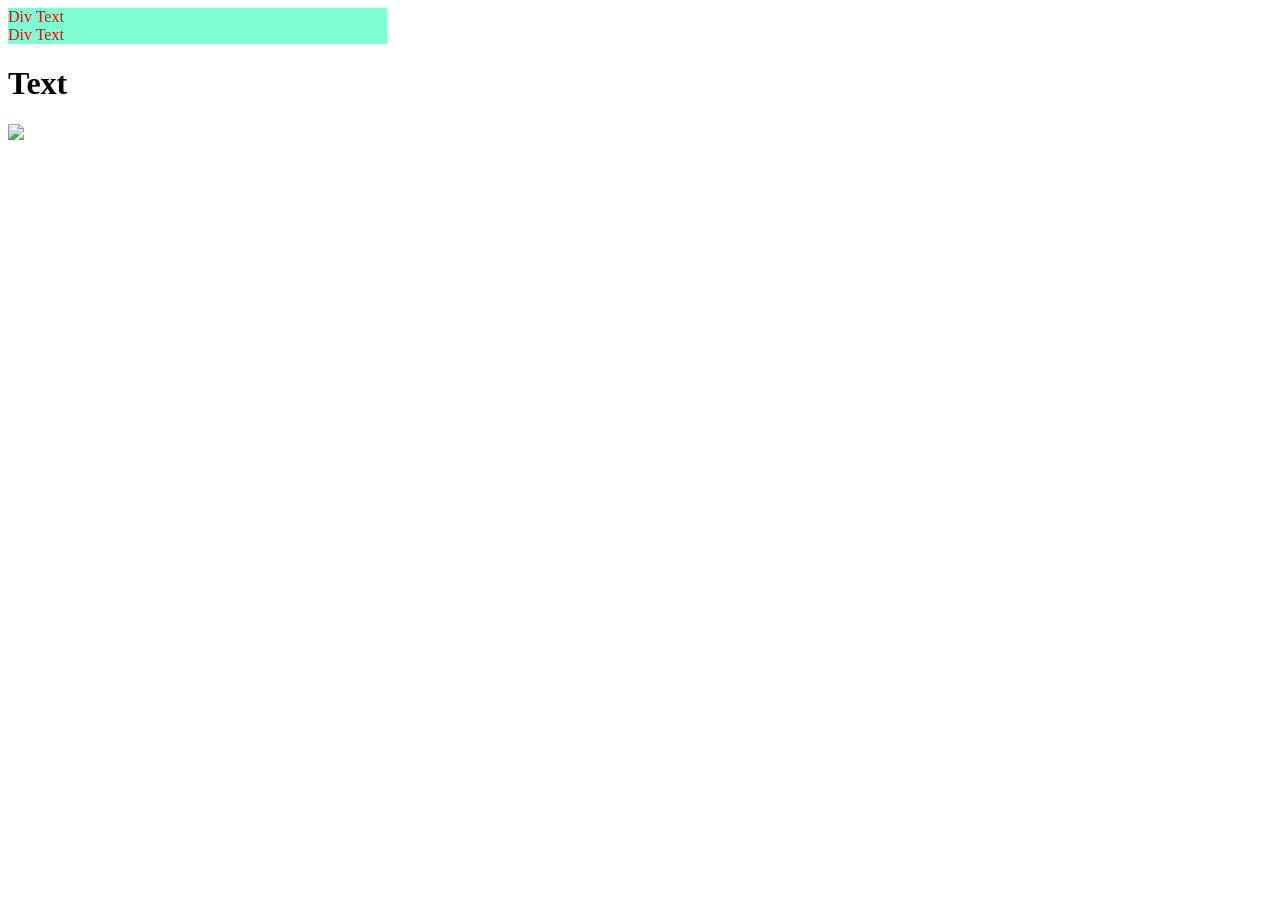
==== A1/index.html @ 99d77adc "A1 start" ====
<!DOCTYPE html>
<html lang="en">
<head>
    <meta charset="UTF-8">
    <meta name="viewport" content="width=device-width, initial-scale=1.0">
    <title>Document</title>
    <link rel="stylesheet" href="style.css">
</head>
<body>
    <div id="box">
        Div Text
    </div>
    <div id="box">
        Div Text
    </div>
    <h1>
        Text
    </h1>
    <img src="images/src.png"/>
</body>
</html>
---- A1/style.css ----
#box {
    color:red;
    background-color: aquamarine;
    width: 30%;
}
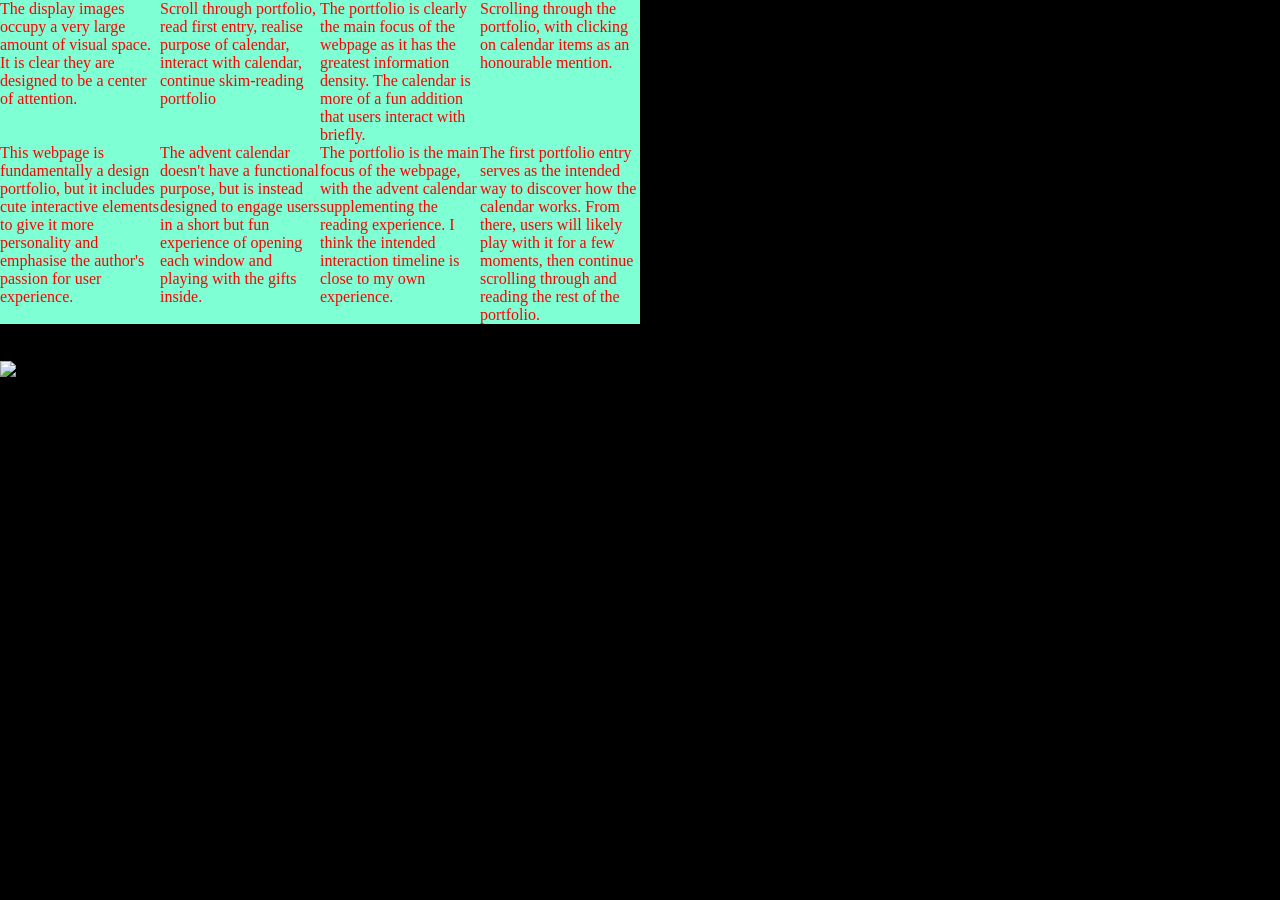
==== commit a8707168: "A1 Test" ====
--- a/A1/index.html
+++ b/A1/index.html
@@ -7,11 +7,36 @@
     <link rel="stylesheet" href="style.css">
 </head>
 <body>
-    <div id="box">
-        Div Text
-    </div>
-    <div id="box">
-        Div Text
+    <div id="content">
+        <div class="row">
+            <div id="box">
+                The display images occupy a very large amount of visual space. It is clear they are designed to be a center of attention.
+            </div>
+            <div id="box">
+                Scroll through portfolio, read first entry, realise purpose of calendar, interact with calendar, continue skim-reading portfolio
+            </div>
+            <div id="box">
+                The portfolio is clearly the main focus of the webpage as it has the greatest information density. The calendar is more of a fun addition that users interact with briefly.
+            </div>
+            <div id="box">
+                Scrolling through the portfolio, with clicking on calendar items as an honourable mention.
+            </div>
+        </div>
+
+        <div class="row">
+            <div id="box">
+                This webpage is fundamentally a design portfolio, but it includes cute interactive elements to give it more personality and emphasise the author's passion for user experience.
+            </div>
+            <div id="box">
+                The advent calendar doesn't have a functional purpose, but is instead designed to engage users in a short but fun experience of opening each window and playing with the gifts inside.
+            </div>
+            <div id="box">
+                The portfolio is the main focus of the webpage, with the advent calendar supplementing the reading experience. I think the intended interaction timeline is close to my own experience.
+            </div>
+            <div id="box">
+                The first portfolio entry serves as the intended way to discover how the calendar works. From there, users will likely play with it for a few moments, then continue scrolling through and reading the rest of the portfolio.
+            </div>
+        </div>
     </div>
     <h1>
         Text
--- a/A1/style.css
+++ b/A1/style.css
@@ -1,5 +1,30 @@
+html, body
+{
+	height:100%;
+	margin:0px;
+	
+	background-color:rgb(0,0,0);
+}
+
+p, h1, a, h3
+{
+	font-family: Consolas, 'Andale Mono', 'Lucida Console', 'Lucida Sans Typewriter', Monaco, 'Courier New', 'monospace';
+	margin:0px 0px;
+	
+	text-decoration: none;
+}
+
+#content {
+    width:50%;
+    background-color: aquamarine;
+}
+
 #box {
     color:red;
-    background-color: aquamarine;
-    width: 30%;
+    width: 25%;
+    display: table-cell;
+}
+
+.row {
+    
 }
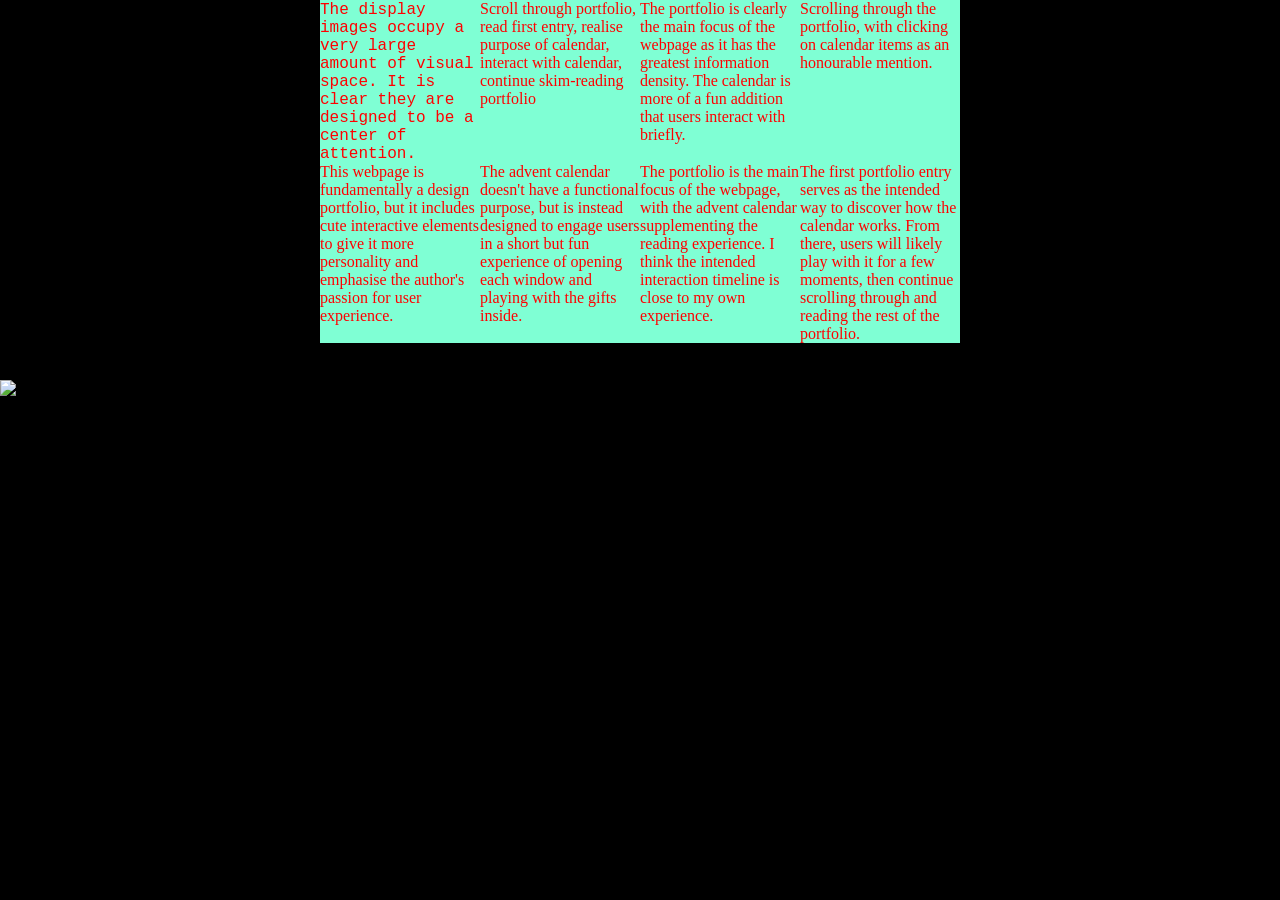
==== commit c988f89e: "A1 Test" ====
--- a/A1/index.html
+++ b/A1/index.html
@@ -10,7 +10,7 @@
     <div id="content">
         <div class="row">
             <div id="box">
-                The display images occupy a very large amount of visual space. It is clear they are designed to be a center of attention.
+                <p>The display images occupy a very large amount of visual space. It is clear they are designed to be a center of attention.</p>
             </div>
             <div id="box">
                 Scroll through portfolio, read first entry, realise purpose of calendar, interact with calendar, continue skim-reading portfolio
--- a/A1/style.css
+++ b/A1/style.css
@@ -1,8 +1,7 @@
 html, body
 {
-	height:100%;
+    
 	margin:0px;
-	
 	background-color:rgb(0,0,0);
 }
 
@@ -16,7 +15,9 @@
 
 #content {
     width:50%;
+    left: 25%;
     background-color: aquamarine;
+    	position:relative;
 }
 
 #box {
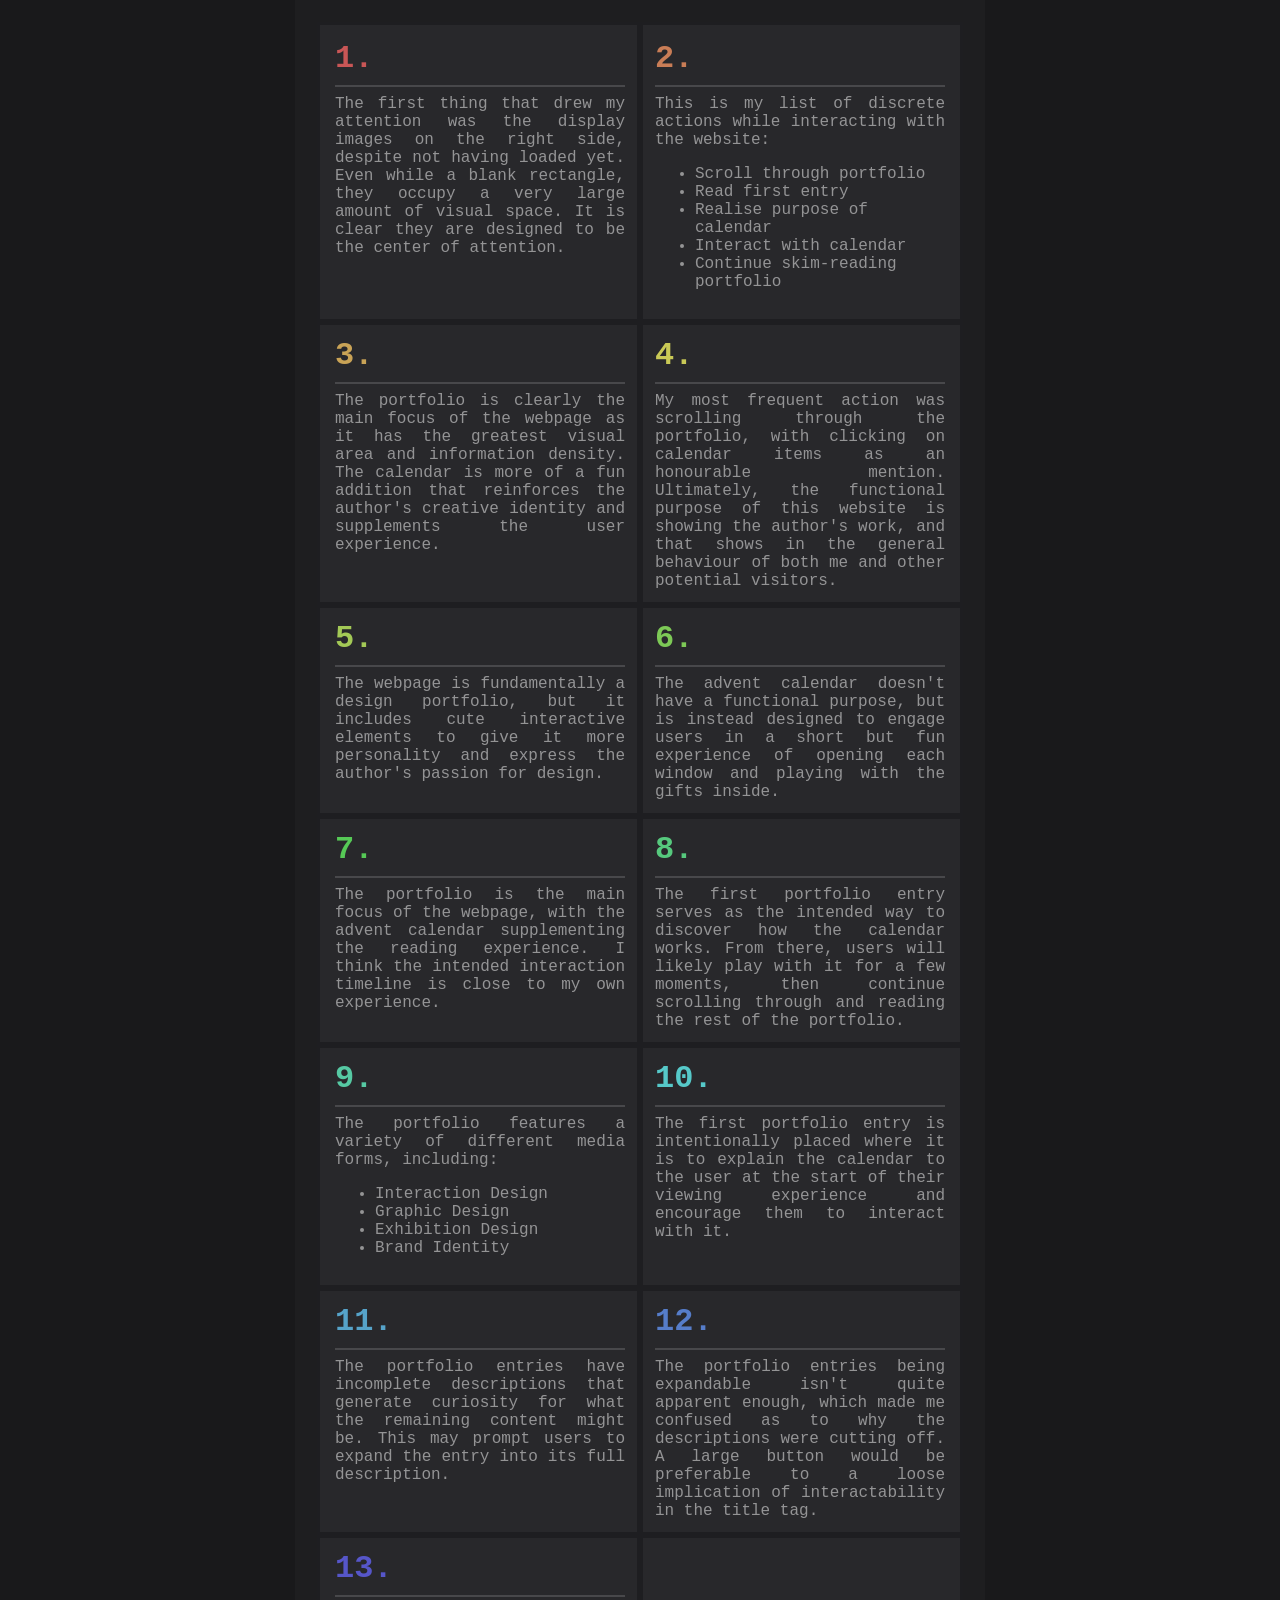
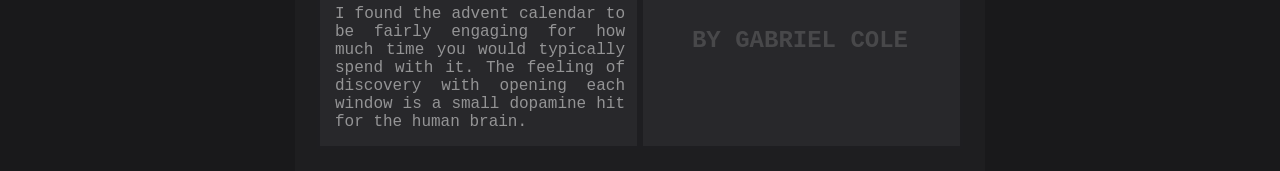
==== commit 0b6ed1f9: "final1" ====
--- a/A1/index.html
+++ b/A1/index.html
@@ -8,39 +8,94 @@
 </head>
 <body>
     <div id="content">
-        <div class="row">
+        <div class="row"> <!==From my personal experience, boxes/tables are the silver bullet of organising information. They do an excellent job of visually separating different categories of information and giving the user more control and intuition with what to read.==>
             <div id="box">
-                <p>The display images occupy a very large amount of visual space. It is clear they are designed to be a center of attention.</p>
+                <h1 style="color:rgba(255,102,102,0.75);">1.</h1><hr> <!==I gave each answer box its own unique colour for users to better differentiate them and give my website more personality based on teacher feedback.==>
+                <p>The first thing that drew my attention was the display images on the right side, despite not having loaded yet. Even while a blank rectangle, they occupy a very large amount of visual space. It is clear they are designed to be the center of attention.</p>
             </div>
             <div id="box">
-                Scroll through portfolio, read first entry, realise purpose of calendar, interact with calendar, continue skim-reading portfolio
-            </div>
-            <div id="box">
-                The portfolio is clearly the main focus of the webpage as it has the greatest information density. The calendar is more of a fun addition that users interact with briefly.
-            </div>
-            <div id="box">
-                Scrolling through the portfolio, with clicking on calendar items as an honourable mention.
+                <h1 style="color:rgba(255,153,102,0.75);">2.</h1><hr>
+                <p>This is my list of discrete actions while interacting with the website: </p>
+                <ul>
+                    <li>Scroll through portfolio</li> <!==These list items used to be separated by commas rather than dot points, which left the answer feeling cluttered. Having each item in dot points helps to keep them visually separate and easily readable.==>
+                    <li>Read first entry</li>
+                    <li>Realise purpose of calendar</li>
+                    <li>Interact with calendar</li>
+                    <li>Continue skim-reading portfolio</li>
+                </ul>
             </div>
         </div>
 
         <div class="row">
             <div id="box">
-                This webpage is fundamentally a design portfolio, but it includes cute interactive elements to give it more personality and emphasise the author's passion for user experience.
+                <h1 style="color:rgba(255,204,102,0.75);">3.</h1><hr> <!==Separator lines are another great way to separate text. I typically use this for when the information bodies being separated are still relevant to each other.==>
+                <p>The portfolio is clearly the main focus of the webpage as it has the greatest visual area and information density. The calendar is more of a fun addition that reinforces the author's creative identity and supplements the user experience.</p>
             </div>
             <div id="box">
-                The advent calendar doesn't have a functional purpose, but is instead designed to engage users in a short but fun experience of opening each window and playing with the gifts inside.
+                <h1 style="color:rgba(255,255,102,0.75);">4.</h1><hr>
+                <p>My most frequent action was scrolling through the portfolio, with clicking on calendar items as an honourable mention. Ultimately, the functional purpose of this website is showing the author's work, and that shows in the general behaviour of both me and other potential visitors.
+            </div>
+        </div>
+
+        <div class="row">
+            <div id="box">
+                <h1 style="color:rgba(204,255,102,0.75);">5.</h1><hr>
+                <p>The webpage is fundamentally a design portfolio, but it includes cute interactive elements to give it more personality and express the author's passion for design.</p>
             </div>
             <div id="box">
-                The portfolio is the main focus of the webpage, with the advent calendar supplementing the reading experience. I think the intended interaction timeline is close to my own experience.
+                <h1 style="color:rgba(153,255,102,0.75);">6.</h1><hr>
+                <p>The advent calendar doesn't have a functional purpose, but is instead designed to engage users in a short but fun experience of opening each window and playing with the gifts inside.</p>
+            </div>
+        </div>
+
+        <div class="row">
+            <div id="box">
+                <h1 style="color:rgba(102,255,102,0.75);">7.</h1><hr>
+                <p>The portfolio is the main focus of the webpage, with the advent calendar supplementing the reading experience. I think the intended interaction timeline is close to my own experience.</p>
             </div>
             <div id="box">
-                The first portfolio entry serves as the intended way to discover how the calendar works. From there, users will likely play with it for a few moments, then continue scrolling through and reading the rest of the portfolio.
+                <h1 style="color:rgba(102,255,153,0.75);">8.</h1><hr>
+                <p>The first portfolio entry serves as the intended way to discover how the calendar works. From there, users will likely play with it for a few moments, then continue scrolling through and reading the rest of the portfolio.</p>
+            </div>
+        </div>
+
+        <div class="row">
+            <div id="box">
+                <h1 style="color:rgba(102,255,204,0.75);">9.</h1><hr>
+                <p>The portfolio features a variety of different media forms, including:</p>
+                    <ul>
+                        <li>Interaction Design</li>
+                        <li>Graphic Design</li>
+                        <li>Exhibition Design</li>
+                        <li>Brand Identity</li>
+                    </ul>
+            </div>
+            <div id="box">
+                <h1 style="color:rgba(102,255,255,0.75);">10.</h1><hr>
+                <p>The first portfolio entry is intentionally placed where it is to explain the calendar to the user at the start of their viewing experience and encourage them to interact with it.</p>
+            </div>
+        </div>
+
+        <div class="row">
+            <div id="box">
+                <h1 style="color:rgba(102,204,255,0.75);">11.</h1><hr>
+                <p>The portfolio entries have incomplete descriptions that generate curiosity for what the remaining content might be. This may prompt users to expand the entry into its full description.</p>
+            </div>
+            <div id="box">
+                <h1 style="color:rgba(102,153,255,0.75);">12.</h1><hr>
+                <p>The portfolio entries being expandable isn't quite apparent enough, which made me confused as to why the descriptions were cutting off. A large button would be preferable to a loose implication of interactability in the title tag.</p>
+            </div>
+        </div>
+
+        <div class="row">
+            <div id="box">
+                <h1 style="color:rgba(102,102,255,0.75);">13.</h1><hr>
+                <p>I found the advent calendar to be fairly engaging for how much time you would typically spend with it. The feeling of discovery with opening each window is a small dopamine hit for the human brain.</p>
+            </div>
+            <div id="box" style="align-content: center;"> <!==Aside from filling in the visual gap left by the odd-numbered amount of questions, this is my second strategy for giving my website more personality. I think it shows that even with restrictions I can work the result into something visually balanced.==>
+                <h2>BY GABRIEL COLE</h1>
             </div>
         </div>
     </div>
-    <h1>
-        Text
-    </h1>
-    <img src="images/src.png"/>
 </body>
 </html>
--- a/A1/style.css
+++ b/A1/style.css
@@ -1,31 +1,48 @@
 html, body
-{
-    
-	margin:0px;
-	background-color:rgb(0,0,0);
+{  
+	margin:0px; /* All this does is make the content section connect seamlessly to the top and bottom of the webpage, resulting in a cleaner aesthetic. */
+	background-color:rgb(25,25,27); /* I design most of my interfaces with a dark theme because it's easier on the eyes and, for that reason, generally associated with more modern, UX-focused web design. */
 }
 
-p, h1, a, h3
+p, h1, a, h2, h3
 {
 	font-family: Consolas, 'Andale Mono', 'Lucida Console', 'Lucida Sans Typewriter', Monaco, 'Courier New', 'monospace';
-	margin:0px 0px;
 	
-	text-decoration: none;
+    margin:0px 0px;
+    text-align: justify; /* This gives the text bodies flat edges on both sides so they appear visually cleaner. */
+}
+
+li
+{
+	font-family: Consolas, 'Andale Mono', 'Lucida Console', 'Lucida Sans Typewriter', Monaco, 'Courier New', 'monospace';
+}
+
+h2
+{
+    color:rgba(255,255,255,0.15);
+    text-align: center;
+}
+
+hr
+{
+    border: 1px solid rgba(255,255,255,0.15); /* Making the horizontal rulers darker than the text means that users will spend less cognitive energy trying to tell them apart.*/
 }
 
 #content {
+    background-color:rgb(30,30,32);
     width:50%;
-    left: 25%;
-    background-color: aquamarine;
-    	position:relative;
+    min-width:600px;
+	margin:auto;
+    padding:25px;
 }
 
 #box {
-    color:red;
-    width: 25%;
-    display: table-cell;
-}
-
-.row {
-    
+    color:rgba(255,255,255,0.5); /* To make an interface easy on the viewer's eyes, not only should brightness be controlled, but also contrast. If the colour of text is too similar or different to that of the background, then it causes eye strain while trying to read it. */
+    background-color: rgba(230,230,255,0.05);
+    width: 50%;
+    padding:15px;
+    display: table-cell; /* This allows the answer boxes to appear in a grid, making the information more compact and organised. */
+    outline-style:solid;
+    outline-color: rgb(30, 30, 33); /* The outline colour is the same as the background to give the illusion of spacing. */
+    outline-width: 3px; /* Including spacing between the answer boxes helps viewers to identify them discretely. */
 }
